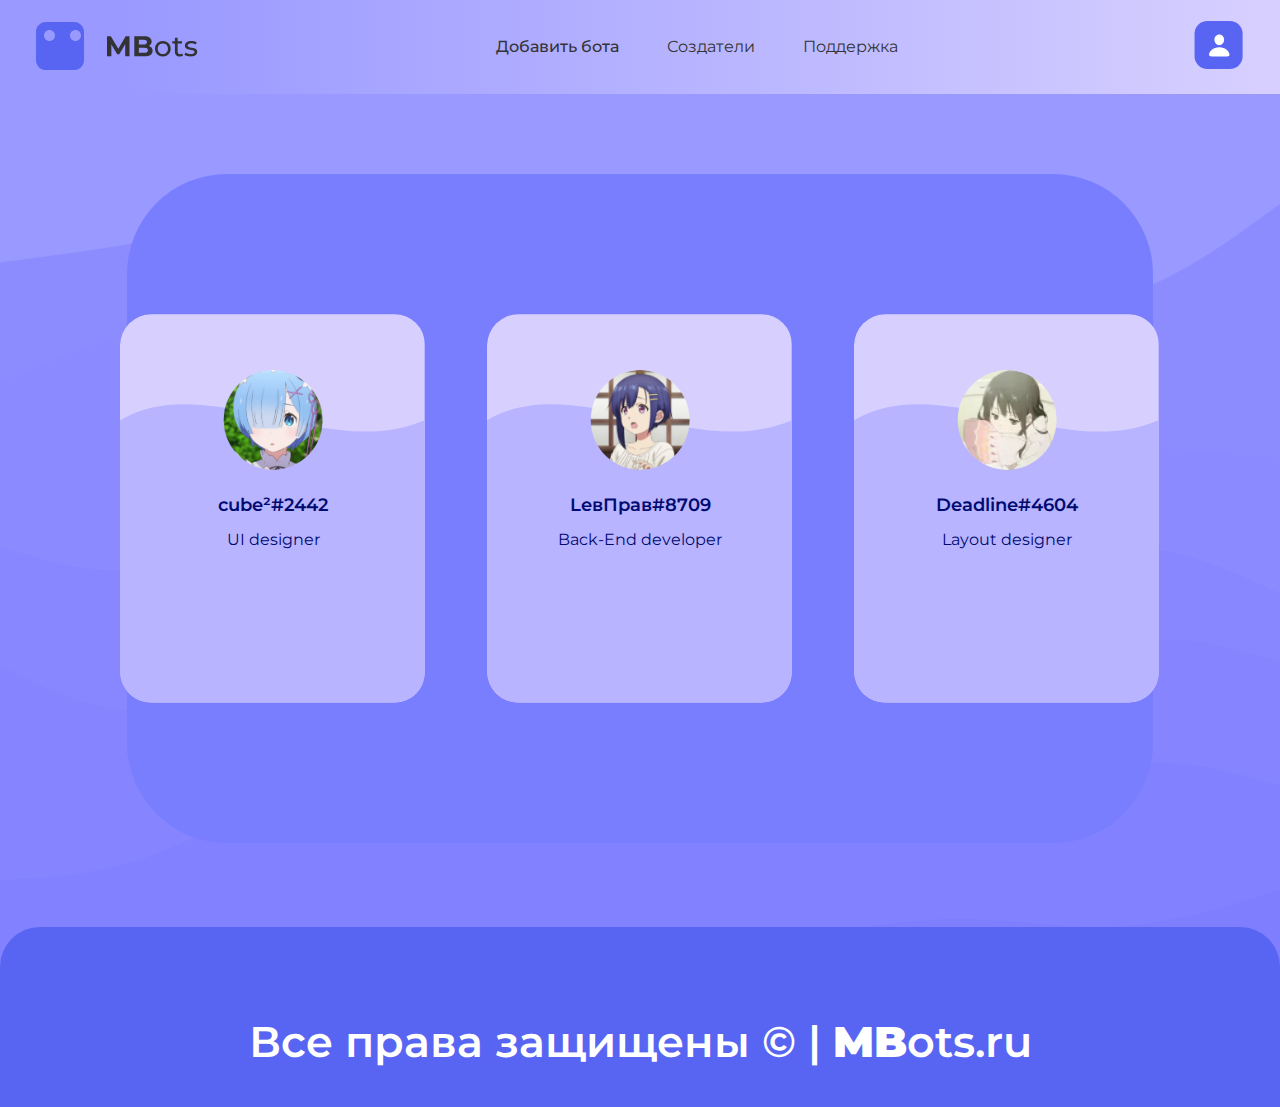
==== creators.html @ 694945ea "MBots" ====
<!DOCTYPE html>
<html lang="en">
<head>
    <meta charset="UTF-8">
    <meta http-equiv="X-UA-Compatible" content="IE=edge">
    <meta name="viewport" content="width=`, initial-scale=1.0">
    <title>MBots</title>
    <link rel="stylesheet" href="stylesheets/style.css">
    <link rel="stylesheet" href="stylesheets/normalize.css">
    <link
    rel="stylesheet"
    href="https://cdnjs.cloudflare.com/ajax/libs/animate.css/4.1.1/animate.min.css"
  />
  <script src="js/wow.min.js"></script>
  <script>
  new WOW().init();
  </script>
</head>
<body>

    <header class="header outer">
        <div class="inner">
            <a href="index.html">
              <img class="header__logo" src="img/header/logo.svg" alt="logo"></img>  
            </a>
            <nav class="header-nav__link header-nav">
                <a class="header-nav__search">
                    <img src="img/main/magnifyingglass.svg" alt="">
                </a>
                <a href="add.html" class="header-nav__link header-nav__link--active">Добавить бота</a>
                <a href="creators.html" class="header-nav__link">Создатели</a>
                <a href="support.html" class="header-nav__link">Поддержка</a>
            </nav>
            <div class="header-burger">
                <span class="header-burger__line"></span>
            </div>
            <div>
                <div href="#" class="header__profile-content">
                    <img class="header__profile-logo" src="img/header/profile-logo.svg" alt="logo">  
                    <div class="header__profile-menu">
                        <a href="#" class="header__profile-menu__link">Вход</a>
                        <span class="line"></span>
                        <a href="#" class="header__profile-menu__link">Выход</a>
                    </div>
                </div>           
            </div>  
        </div>
    </header> 
    
    <div class="main outer">
        <div class="inner">
            <div class="main-bg">
                <div class="main-content">
                    <div class="main-container__item wow animate__animated animate__fadeInTopLeft">
                        <a href="#">
                                <div class="main-container__avatar">
                                <img src="img/main/content-avatar_1.png" alt="">
                            </div>
                            <h6 class="main-container__title">cube²#2442</h6>
                            <p class="main-container__text">UI designer</p> 
                        </a>
                    </div>
    
                    <div class="main-container__item wow animate__animated animate__fadeIn">
                        <a href="#">
                                <div class="main-container__avatar">
                                <img src="img/main/content-avatar_2.png" alt="">
                            </div>
                            <h6 class="main-container__title">LевПрав#8709</h6>
                            <p class="main-container__text">Back-End developer</p> 
                        </a>
                    </div>
    
                    <div class="main-container__item wow animate__animated animate__fadeInTopRight">
                        <a href="#">
                                <div class="main-container__avatar">
                                <img src="img/main/content-avatar_3.png" alt="">
                            </div>
                            <h6 class="main-container__title">Deadline#4604</h6>
                            <p class="main-container__text">Layout designer</p> 
                        </a>
                    </div>
                </div>
            </div>
        </div>
    </div>
    
    <div class="footer-bg">
        <footer class="footer outer">
            <div class="inner">
                <h2 class="footer__title">Все права защищены © | <span>MB</span>ots.ru</h2>
            </div>
        </footer>
    </div>
    <script src="js/script.js"></script>
</body>
</html>
---- stylesheets/style.css ----
@import url("https://fonts.googleapis.com/css2?family=Montserrat:wght@400;500;600,900&display=swap");
.header {
  position: relative;
  background: linear-gradient(90.22deg, #9999FF 10%, #D7D0FF 100%, #D7D0FF 100%);
  z-index: 1000;
}
.header .inner {
  display: flex;
  justify-content: space-between;
  align-items: center;
  padding-top: 20px;
  padding-bottom: 20px;
}
.header .inner.active::before {
  content: "";
  position: fixed;
  top: 20%;
  bottom: 0;
  left: 0;
  right: 0;
  background-color: rgba(0, 0, 0, 0.4);
  z-index: 0;
}
.header .active {
  display: flex;
}
.header__logo {
  width: 100%;
  transition: .2s;
}
.header__logo:hover {
  width: 105%;
  transition: .2s;
}
.header-nav {
  display: flex;
  justify-content: center;
  flex-wrap: wrap;
  align-items: center;
  margin: 0 auto;
}
.header-nav__link {
  position: relative;
  color: #333336;
  text-decoration: none;
  font-weight: 400;
  margin: 0 24px;
}
.header-nav__link--active {
  font-weight: 500;
}
.header-nav__search {
  display: none;
  padding-bottom: 16px;
}
.header__profile-logo {
  width: 50px;
  height: 50px;
  border-radius: 11.4px;
  cursor: pointer;
}
.header__profile-content {
  position: relative;
}
.header__profile-menu {
  display: none;
  position: absolute;
  top: 100%;
  right: -20%;
  align-items: center;
  flex-direction: column;
  width: 80px;
  height: 76px;
  background-color: #5865F2;
  border-radius: 10px;
}
.header__profile-menu .line {
  width: 100%;
  height: 3px;
  background-color: #D7D0FF;
  margin-top: 8px;
}
.header__profile-menu.active {
  display: flex;
}
.header__profile-menu__link {
  text-decoration: none;
  color: #fff;
  margin-top: 10px;
}
.header-burger {
  display: none;
  align-items: center;
  position: absolute;
  right: 100px;
  top: 31px;
  overflow: hidden;
  border: none;
  margin: 0;
  width: 30px;
  height: 30px;
  font-size: 0;
  cursor: pointer;
}
.header-burger__line {
  display: block;
  position: absolute;
  top: 15px;
  right: 0px;
  width: 22px;
  height: 3.5px;
  background-color: #333336;
}
.header-burger__line::before, .header-burger__line::after {
  content: '';
  position: absolute;
  display: block;
  left: 0;
  height: 3.5px;
  background: #333336;
}
.header-burger__line::before {
  top: -8px;
  width: 100%;
}
.header-burger__line::after {
  top: 8px;
  width: 100%;
}
@media (max-width: 992px) {
  .header-burger {
    display: block;
  }
  .header-nav {
    display: none;
    flex-direction: column;
    position: absolute;
    top: 100%;
    right: 0;
    left: 0;
    z-index: 1000;
    background-color: #9999FF;
    box-shadow: 0 1px 6px #333336;
    padding: 1.5rem 0;
  }
  .header-nav__link {
    font-size: 18px;
    margin-left: 0;
    margin-right: 0;
    margin-bottom: 24px;
  }
}
@media (max-width: 575px) {
  .header-nav__search {
    display: flex;
  }
  .header__profile-menu {
    width: 52px;
    height: 72px;
    right: -2%;
  }
  .header-burger {
    position: absolute;
    right: 88px;
  }
}
@media (max-width: 290px) {
  .header__logo {
    max-width: 75%;
  }
  .header__profile-logo {
    width: 50px;
    height: 50px;
    border-radius: 11.4px;
  }
}

.main {
  position: relative;
  background-image: url(../img/main/bg.png);
  background-size: cover;
  width: 100%;
  height: 100%;
}
.main .inner {
  display: flex;
  align-items: center;
  justify-content: center;
  flex-direction: column;
}
.main-search-outer {
  display: flex;
  justify-content: center;
  padding-top: 100px;
}
.main-search-inner {
  position: relative;
  left: 9%;
  display: inline-flex;
  align-items: center;
  width: 520px;
}
.main-search-inner::before {
  content: "";
  display: inline-flex;
  position: absolute;
  left: 3%;
  margin-top: 4px;
  background: url("../img/main/magnifyingglass.svg");
  background-repeat: no-repeat;
  width: 20px;
  height: 20px;
  z-index: 999;
}
.main-search-inner__form {
  width: 480px;
  padding: 16px 40px;
  background-color: #D7D0FF;
  border-radius: 12px;
  outline: none;
  border: 0;
}
.main-search-inner__submit-button {
  color: #fff;
  border: 0;
  outline: none;
  background-color: #5865F2;
  padding: 16px 20px;
  border-radius: 12px;
  margin-left: -36px;
  transition: 0.3s;
  cursor: pointer;
}
.main-search-inner__submit-button:hover {
  transition: 0.3s;
  background-color: #4a58f1;
}
.main-container {
  display: grid;
  grid-template-columns: repeat(4, 1fr);
  grid-template-rows: repeat(3, 1fr);
  grid-gap: 60px 60px;
  padding-top: 100px;
  padding-bottom: 280px;
}
.main-container__item {
  position: relative;
  display: flex;
  align-items: center;
  flex-direction: column;
  cursor: pointer;
  border-radius: 32px;
  width: 307px;
  height: 389px;
  background-image: url("../img/main/container-bg.svg");
  background-size: contain;
  background-repeat: no-repeat;
  transition: .4s;
  padding: 0 20px;
}
.main-container__item:hover {
  box-shadow: #424242 0px 0px 20px;
  transition: .4s;
}
.main-container__item a {
  display: flex;
  align-items: center;
  flex-direction: column;
  text-align: center;
  text-decoration: none;
}
.main-container__avatar {
  padding-top: 56px;
}
.main-container__avatar img {
  border-radius: 100%;
  width: 100px;
  height: 100px;
}
.main-container__title {
  width: 160px;
  color: #000A71;
  padding-top: 20px;
}
.main-container__title span {
  color: #333336;
}
.main-container__text {
  width: 196px;
  color: #000A71;
  overflow: hidden;
  text-overflow: ellipsis;
}
.main-container__price {
  margin-top: 40px;
  font-weight: 600;
  font-size: 24px;
}
.main .btn--primary {
  position: absolute;
  bottom: 5%;
}
.main-bg {
  display: flex;
  align-items: center;
  justify-content: center;
  background: #797EFF;
  width: 85%;
  height: 60%;
  margin-top: 80px;
  margin-bottom: 264px;
  border-radius: 100px;
}
.main-content {
  display: grid;
  grid-template-columns: repeat(3, 1fr);
  grid-template-rows: repeat(1, 1fr);
  grid-gap: 60px 60px;
  padding-top: 140px;
  padding-bottom: 140px;
}
.main-border {
  position: relative;
  display: flex;
  width: 90%;
  height: 720px;
  margin-top: 80px;
  margin-bottom: 264px;
  border-radius: 71px;
  background-color: #797EFF;
}
.main-border__left {
  position: relative;
  display: flex;
  align-items: center;
  justify-content: center;
  margin-top: 40px;
  width: 53%;
  height: 640px;
  background-color: #9999FF;
  border-radius: 30px;
  margin-left: 40px;
}
.main-border-content {
  display: grid;
  grid-template-columns: auto, 1fr;
  grid-gap: 8px;
  width: 90%;
}
.main-border__form {
  display: flex;
  width: 100%;
  grid-column: 1 / 13;
  height: 28px;
  background: #B8B4FF;
  border-radius: 10px;
  border: none;
  outline: none;
  resize: none;
}
.main-border__form:nth-child(6) {
  height: 80px;
}
.main-border__form:nth-child(8) {
  height: 160px;
}
.main-border__form:nth-child(10) {
  margin-bottom: 40px;
}
.main-border__div {
  position: absolute;
  bottom: 3%;
  left: 0;
  width: 100%;
  display: flex;
  justify-content: center;
}
.main-border__btn {
  display: flex;
  align-items: center;
  justify-content: center;
  text-align: center;
  border: none;
  outline: none;
  background: #5865F2;
  height: 40px;
  border-radius: 10px;
  color: #fff;
  font-size: 21px;
  transition: .2s;
  padding: 0 48px;
}
.main-border__btn:hover {
  transition: .2s;
  background: #4f5cf1;
}
.main-border__text {
  font-weight: 500;
  font-size: 22px;
  color: #F1EEFF;
}
.main-border__right {
  display: flex;
  text-align: center;
  flex-direction: column;
  width: 38%;
  height: 640px;
  background-color: #9999FF;
  border-radius: 30px;
  margin: 40px 40px;
}
.main-border-rules {
  text-align: left;
  margin-top: 16px;
  padding: 0 24px;
}
.main-border-rules__item {
  font-size: 22.5px;
  font-weight: 500;
}
.main-border__title {
  font-weight: 400;
  color: #000A71;
  margin-top: 20px;
}
.main-bot {
  position: relative;
  display: flex;
  align-items: center;
  justify-content: space-between;
  background: #797EFF;
  border-radius: 30px;
  height: 300px;
  width: 60%;
  margin: 40px 0;
  padding: 0 48px;
  flex-wrap: wrap;
}
.main-bot::before {
  content: "";
  position: absolute;
  width: 6px;
  height: 64px;
  right: 68%;
  background: #B8B4FF;
  border-radius: 8px;
}
.main-bot-icon {
  position: relative;
  display: flex;
  align-items: center;
}
.main-bot__avatar {
  border-radius: 100%;
  height: 140px;
  width: 140px;
}
.main-bot__status {
  position: absolute;
  right: 0;
  bottom: 0;
  height: 60px;
  width: 60px;
}
.main-bot__stats {
  display: flex;
  text-align: center;
  justify-content: center;
  flex-direction: column;
  color: #fff;
  margin-bottom: 32px;
}
.main-bot__title {
  margin-bottom: 40px;
}
.main-bot__text {
  margin: 8px auto;
  font-size: 24px;
  width: 100px;
}
.main-bot__btns {
  display: flex;
  flex-direction: column;
}
.main-bot-item {
  display: flex;
  justify-content: space-between;
  padding-top: 20px;
}
.main__btn {
  text-decoration: none;
  color: #fff;
  font-size: 24px;
  background-color: #5865F2;
  padding: 12px 32px;
  text-align: center;
  border-radius: 10px;
  margin-top: 60px;
  transition: 0.3s;
}
.main__btn:hover {
  background-color: #404ff0;
  transition: 0.3s;
}
.main-description {
  display: flex;
  justify-content: center;
  flex-direction: column;
  background-color: #797EFF;
  width: 80%;
  min-height: 360px;
  padding: 0 80px;
  padding-top: 20px;
  color: #fff;
  font-size: 22px;
  border-radius: 30px 30px 0 0;
  margin-bottom: 180px;
}
.main-description__tags {
  padding-bottom: 20px;
}
@media (max-width: 1250px) {
  .main-container {
    display: flex;
    flex-wrap: wrap;
    justify-content: center;
  }
  .main-content {
    display: flex;
    flex-wrap: wrap;
    justify-content: center;
  }
  .main-bot::before {
    display: none;
  }
  .main-bot__title {
    font-size: 30px;
    margin-bottom: 0;
  }
  .main-bot__text {
    font-size: 20px;
  }
}
.main__btn {
  padding: 8px 16px;
}
@media (max-width: 992px) {
  .main-border-rules {
    padding: 0 12px;
  }
  .main-border-rules__item {
    font-size: 18px;
  }
  .main-bot {
    height: 360px;
    width: 480px;
  }
  .main-bot__avatar {
    margin-bottom: 8px;
  }
  .main-bot__stats {
    margin: 0;
  }
  .main-bot__btns {
    margin: 0 auto;
  }
  .main__btn {
    margin: 0;
  }
  .main-description {
    font-size: 18px;
    padding: 0 60px;
  }
}
@media (max-width: 768px) {
  .main-search-outer {
    padding-left: 0;
  }
  .main-search-inner {
    width: 400px;
    left: 5%;
  }
  .main-border {
    flex-direction: column;
    justify-content: center;
    align-items: center;
    height: 1360px;
    width: 100%;
  }
  .main-border__left {
    margin: 0;
    width: 90%;
    margin-top: 40px;
  }
  .main-border__right {
    width: 90%;
    margin-top: 40px;
  }
  .main-border__div {
    bottom: 1%;
  }
  .main-border__btn {
    padding: 0 28px;
  }
  .main-border-rules {
    padding: 0 24px;
  }
  .main-border-rules__item {
    font-size: 24px;
  }
  .main-bot {
    justify-content: center;
    flex-wrap: nowrap;
    flex-direction: column;
    height: 500px;
    width: 320px;
  }
  .main-bot__stats {
    margin-bottom: 12px;
  }
  .main-description {
    font-size: 18px;
    padding: 0 20px;
    width: 90%;
  }
}
@media (max-width: 575px) {
  .main-search-outer {
    display: none;
  }
  .main-container {
    padding-right: 14px;
    grid-gap: 8px 8px;
  }
  .main-container__avatar {
    padding-top: 36px;
  }
  .main-container__item {
    width: 270px;
  }
  .main-content {
    padding-top: 60px;
    padding-bottom: 60px;
  }
  .main-bg {
    background: 0;
  }
  .main-border {
    border-radius: 41px;
  }
  .main-border__left {
    margin-top: 16px;
  }
  .main-border__right {
    margin-top: 60px;
  }
  .main-border__form:nth-child(10) {
    margin-bottom: 48px;
  }
  .main-border-rules {
    padding: 0 12px;
  }
  .main-border-rules__item {
    font-size: 18px;
  }
  .main-bot {
    justify-content: center;
    flex-wrap: nowrap;
    flex-direction: column;
    height: 440px;
    width: 260px;
  }
  .main-bot__avatar {
    margin-bottom: 8px;
    width: 120px;
    height: 120px;
  }
  .main-bot__status {
    width: 48px;
    height: 48px;
  }
  .main-bot__title {
    font-size: 26px;
  }
  .main-bot__text {
    font-size: 16px;
    margin-bottom: 20px;
    width: 72px;
  }
  .main-bot__stats {
    margin: 0;
  }
  .main-bot__btns {
    margin: 0 auto;
  }
  .main-bot__like img {
    width: 40px;
    height: 40px;
  }
  .main-bot__dislike img {
    width: 40px;
    height: 40px;
  }
  .main .btn--primary {
    bottom: 14%;
  }
  .main__btn {
    margin: 0;
    font-size: 20px;
  }
  .main-description {
    justify-content: unset;
    font-size: 14px;
    padding: 0 12px;
    width: 105%;
    min-height: 200px;
  }
  .main-description__tags {
    padding-top: 20px;
    padding-bottom: 12px;
  }
}

.footer {
  position: relative;
  z-index: 999;
}
.footer .inner {
  display: flex;
  align-items: center;
  justify-content: center;
  position: absolute;
  left: 0;
  right: 0;
  bottom: 1%;
  background-color: #5865F2;
  height: 180px;
  border-radius: 40px 40px 0 0;
}
.footer__title {
  position: absolute;
  top: 50%;
  color: #fff;
}
.footer__title span {
  font-weight: 900;
}
@media (max-width: 992px) {
  .footer__title {
    font-size: 35px;
  }
}
@media (max-width: 576px) {
  .footer__title {
    font-size: 28px;
    text-align: center;
  }
}

*,
*::before,
*::after {
  box-sizing: border-box;
}

html {
  min-height: 100%;
}

body {
  font-family: 'Montserrat', sans-serif;
  font-size: 16px;
  min-height: 100%;
}

.outer {
  padding-left: 36px;
  padding-right: 36px;
}

.inner {
  max-width: 1813px;
  margin: 0 auto;
}

h1, h2, h3, h4, h5, h6 {
  margin: 0;
}

h2 {
  font-size: 43px;
  font-weight: 600;
}

h3 {
  font-size: 36px;
}

h4 {
  font-size: 30px;
}

h6 {
  font-weight: 600;
  font-size: 18px;
}

.container__btn {
  font-weight: 600;
  font-size: 24px;
  color: #000A7180;
  background: #B8B4FF;
  border-radius: 9px;
  margin-top: 40px;
  padding: 6px 60px;
}

@media (max-width: 575px) {
  .outer {
    padding-left: 24px;
    padding-right: 24px;
  }
}
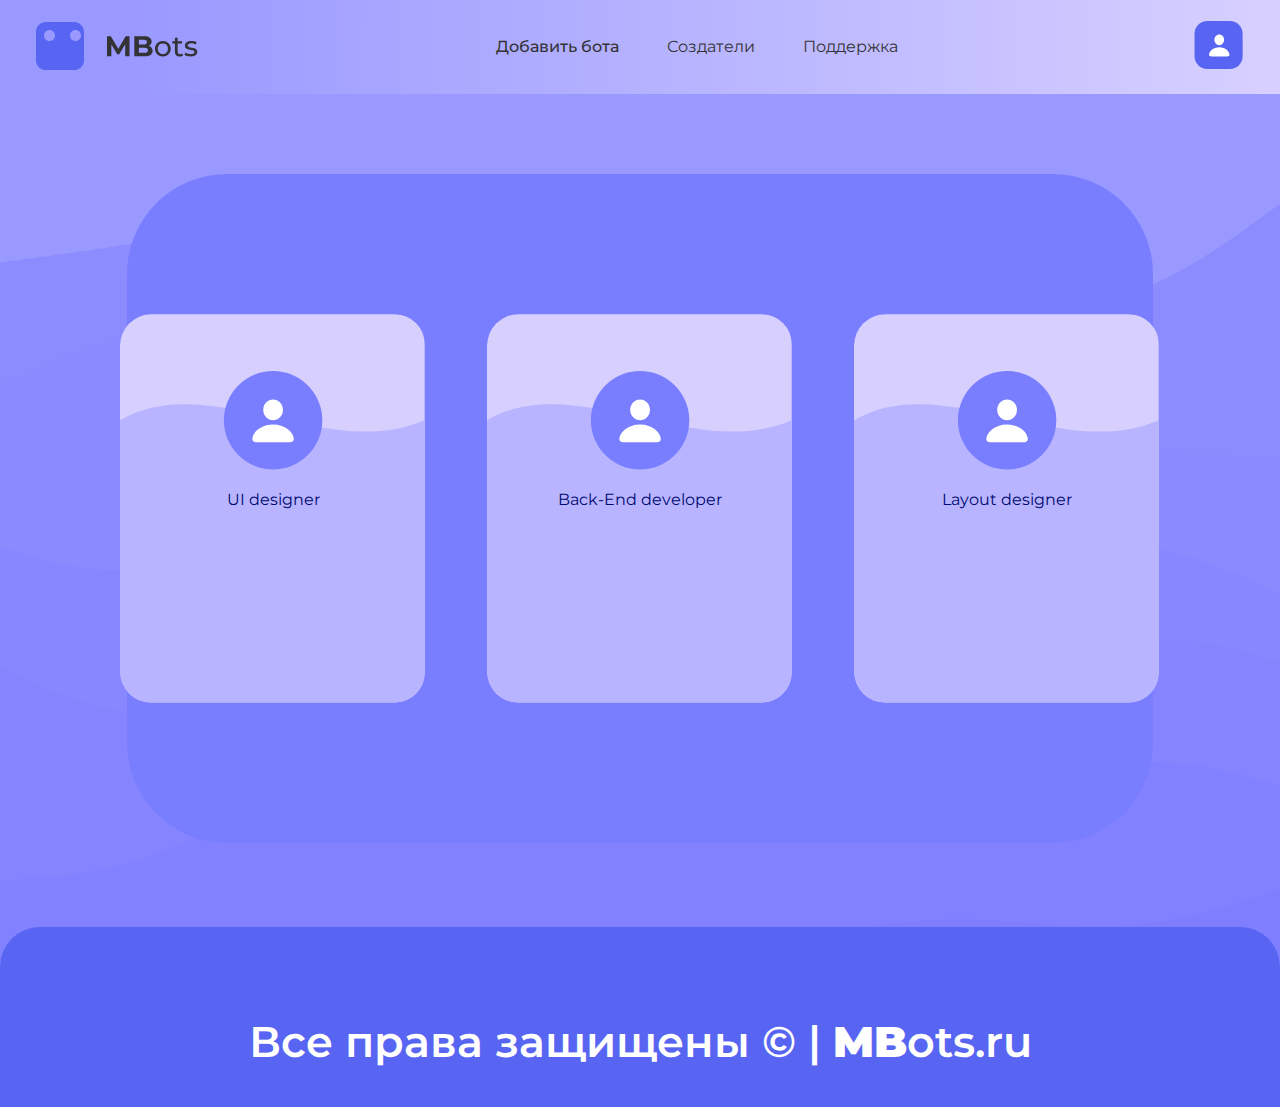
==== commit dfcf4332: "Update creators.html" ====
--- a/creators.html
+++ b/creators.html
@@ -54,9 +54,8 @@
                     <div class="main-container__item wow animate__animated animate__fadeInTopLeft">
                         <a href="#">
                                 <div class="main-container__avatar">
-                                <img src="img/main/content-avatar_1.png" alt="">
+                                <img src="img/main/container-avatar.svg" alt="">
                             </div>
-                            <h6 class="main-container__title">cube²#2442</h6>
                             <p class="main-container__text">UI designer</p> 
                         </a>
                     </div>
@@ -64,9 +63,8 @@
                     <div class="main-container__item wow animate__animated animate__fadeIn">
                         <a href="#">
                                 <div class="main-container__avatar">
-                                <img src="img/main/content-avatar_2.png" alt="">
+                                <img src="img/main/container-avatar.svg" alt="">
                             </div>
-                            <h6 class="main-container__title">LевПрав#8709</h6>
                             <p class="main-container__text">Back-End developer</p> 
                         </a>
                     </div>
@@ -74,9 +72,8 @@
                     <div class="main-container__item wow animate__animated animate__fadeInTopRight">
                         <a href="#">
                                 <div class="main-container__avatar">
-                                <img src="img/main/content-avatar_3.png" alt="">
+                                <img src="img/main/container-avatar.svg" alt="">
                             </div>
-                            <h6 class="main-container__title">Deadline#4604</h6>
                             <p class="main-container__text">Layout designer</p> 
                         </a>
                     </div>
@@ -94,4 +91,4 @@
     </div>
     <script src="js/script.js"></script>
 </body>
-</html>+</html>
